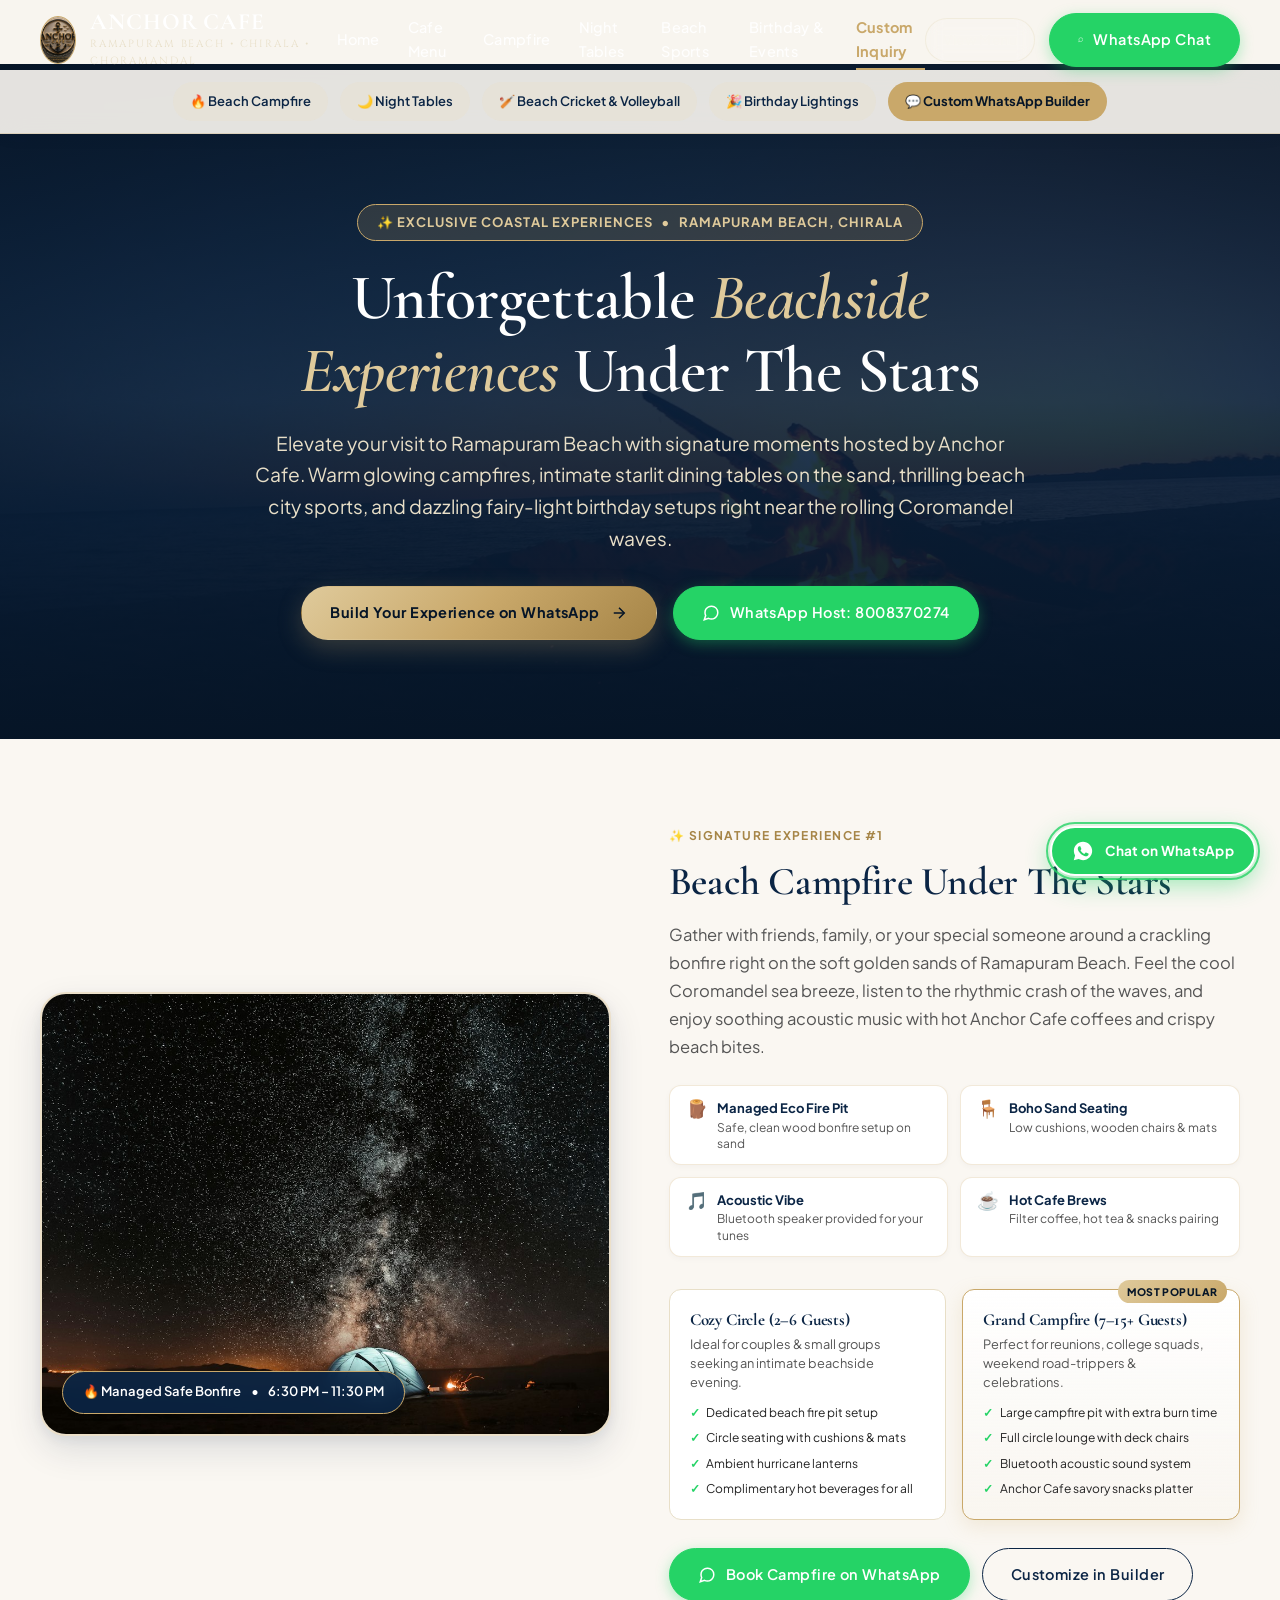
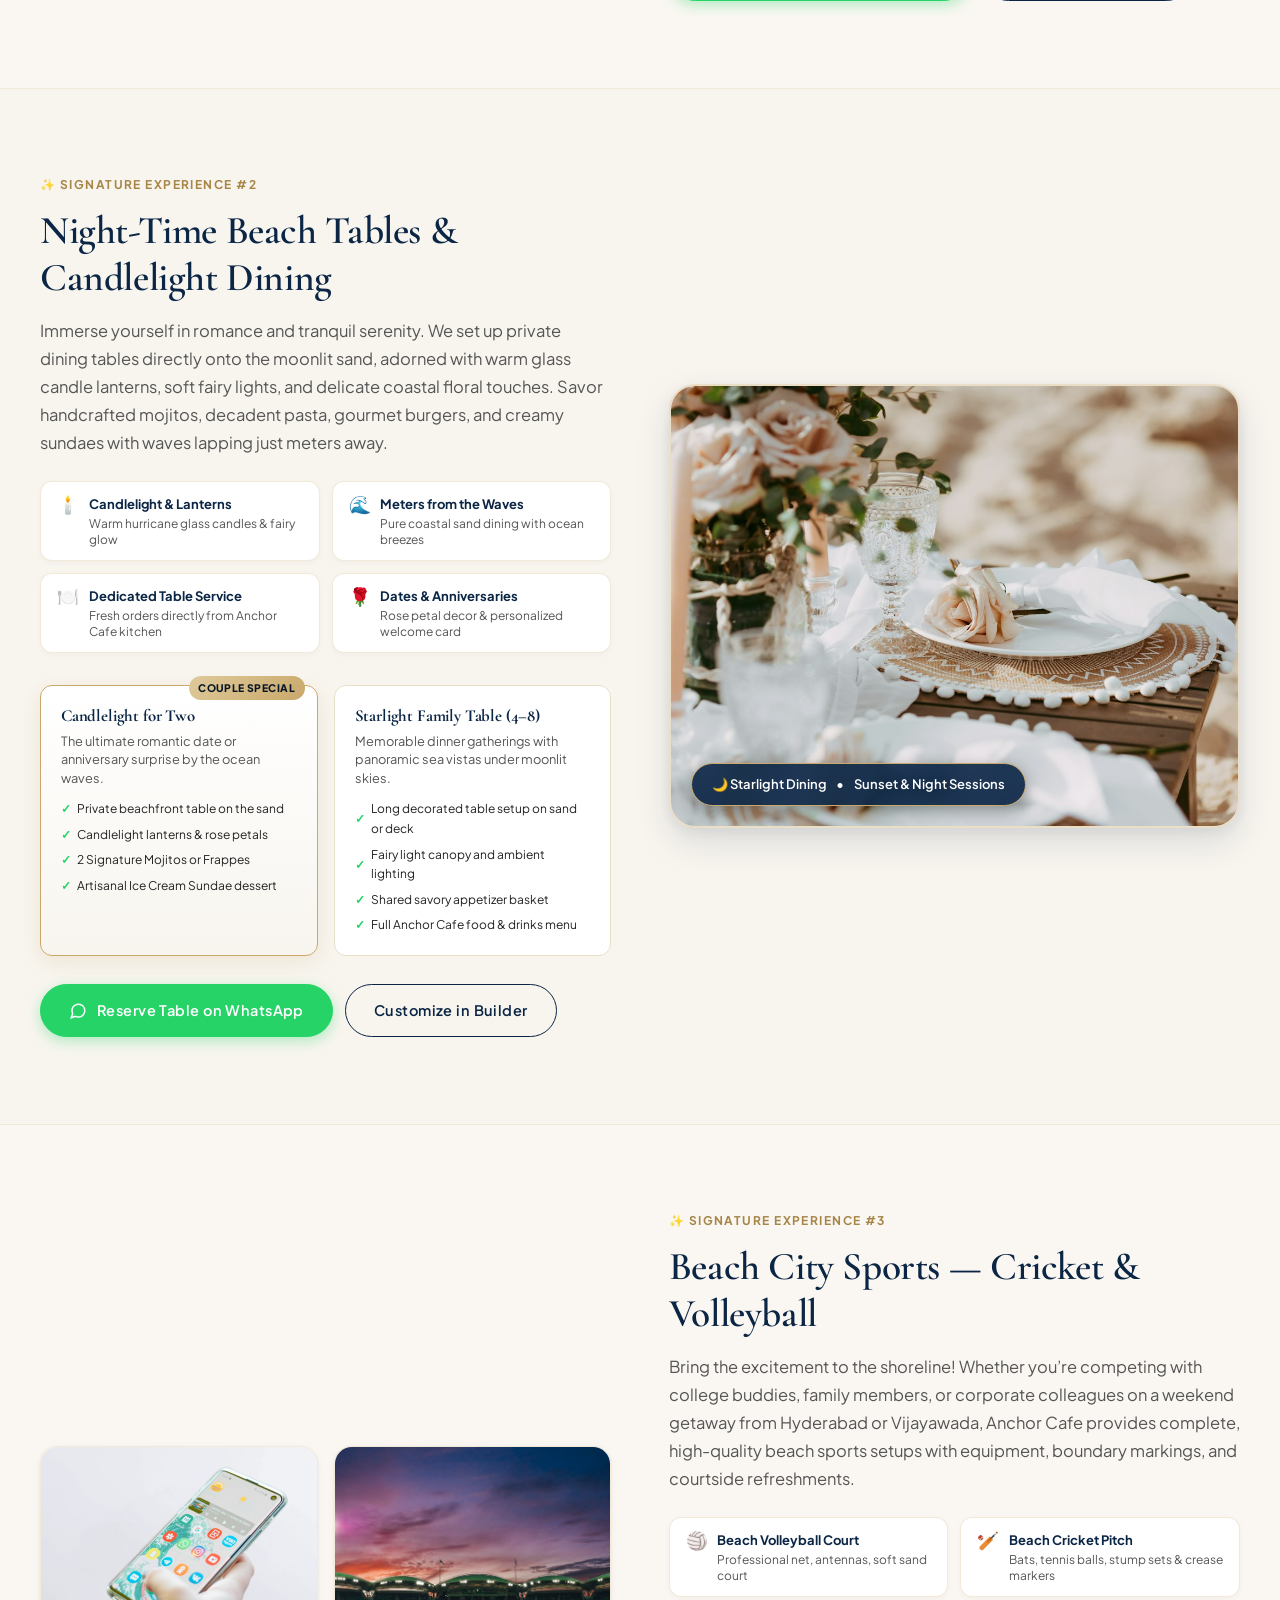
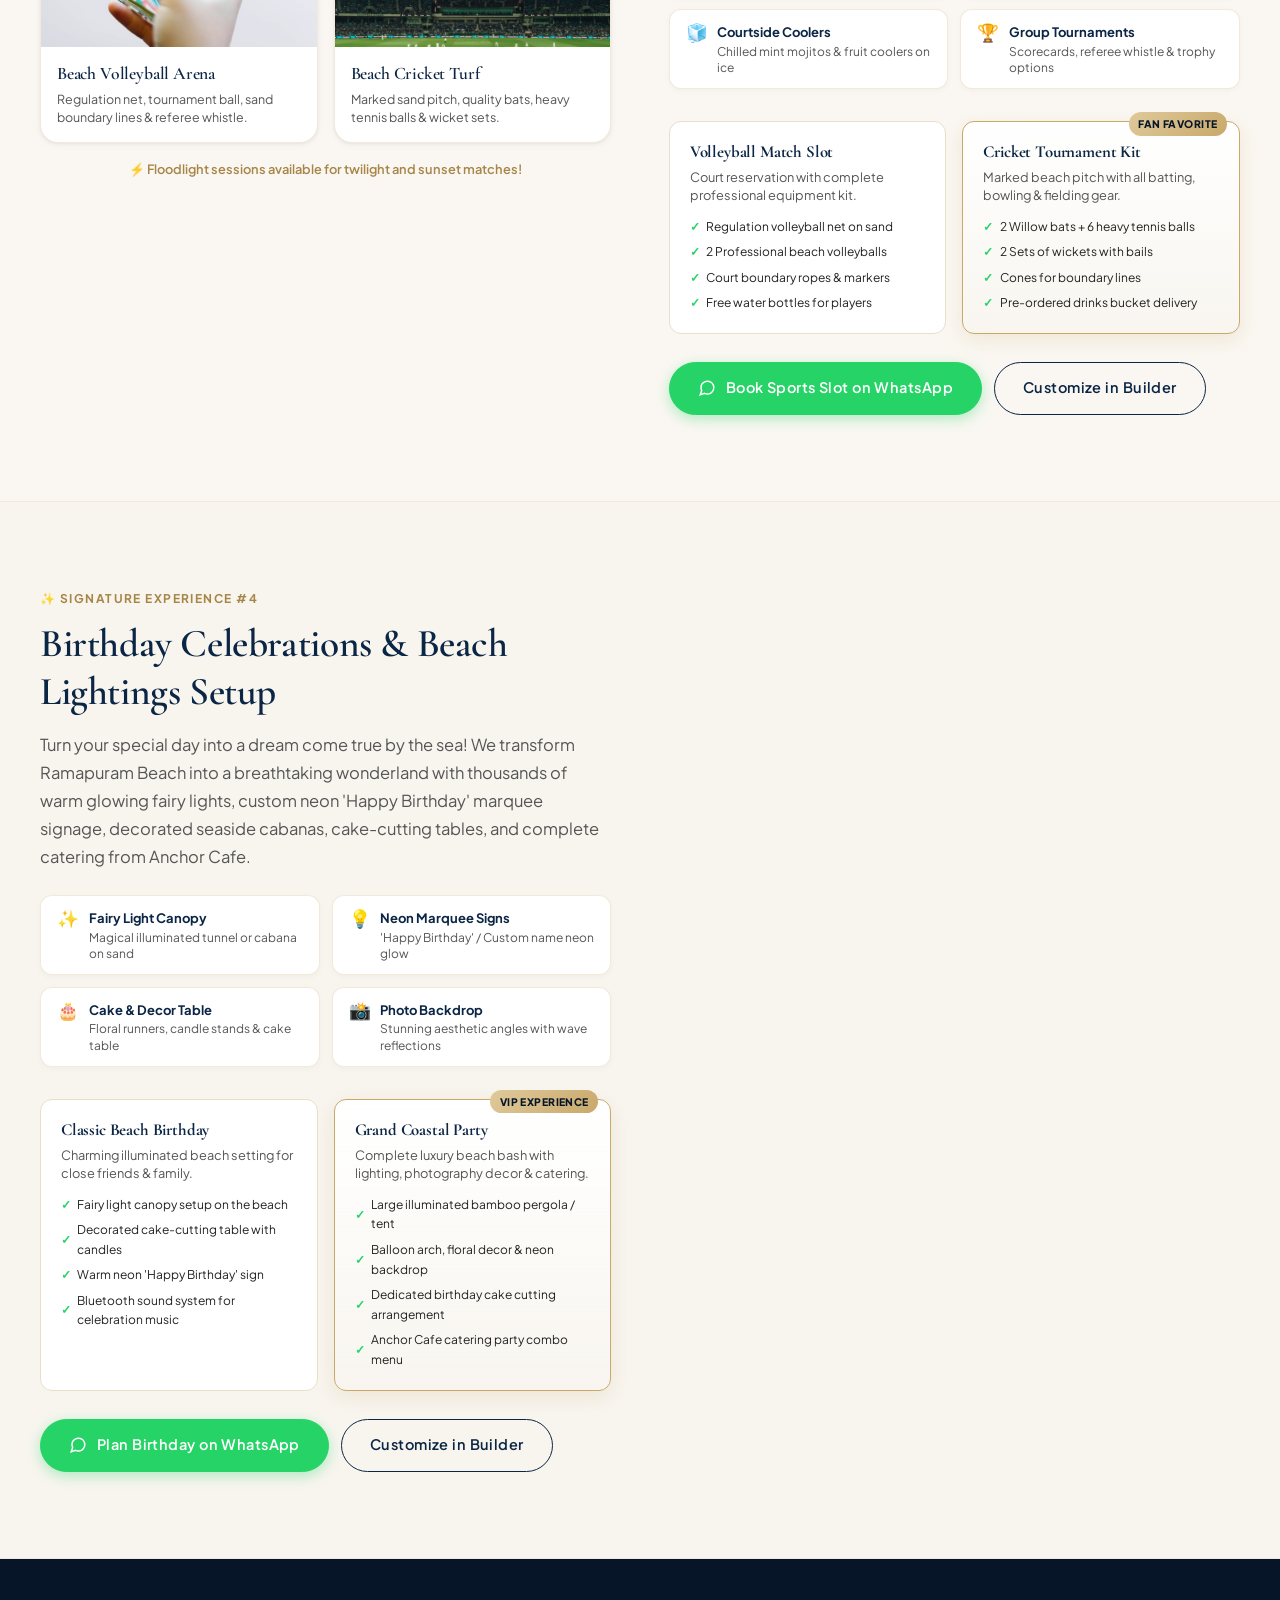
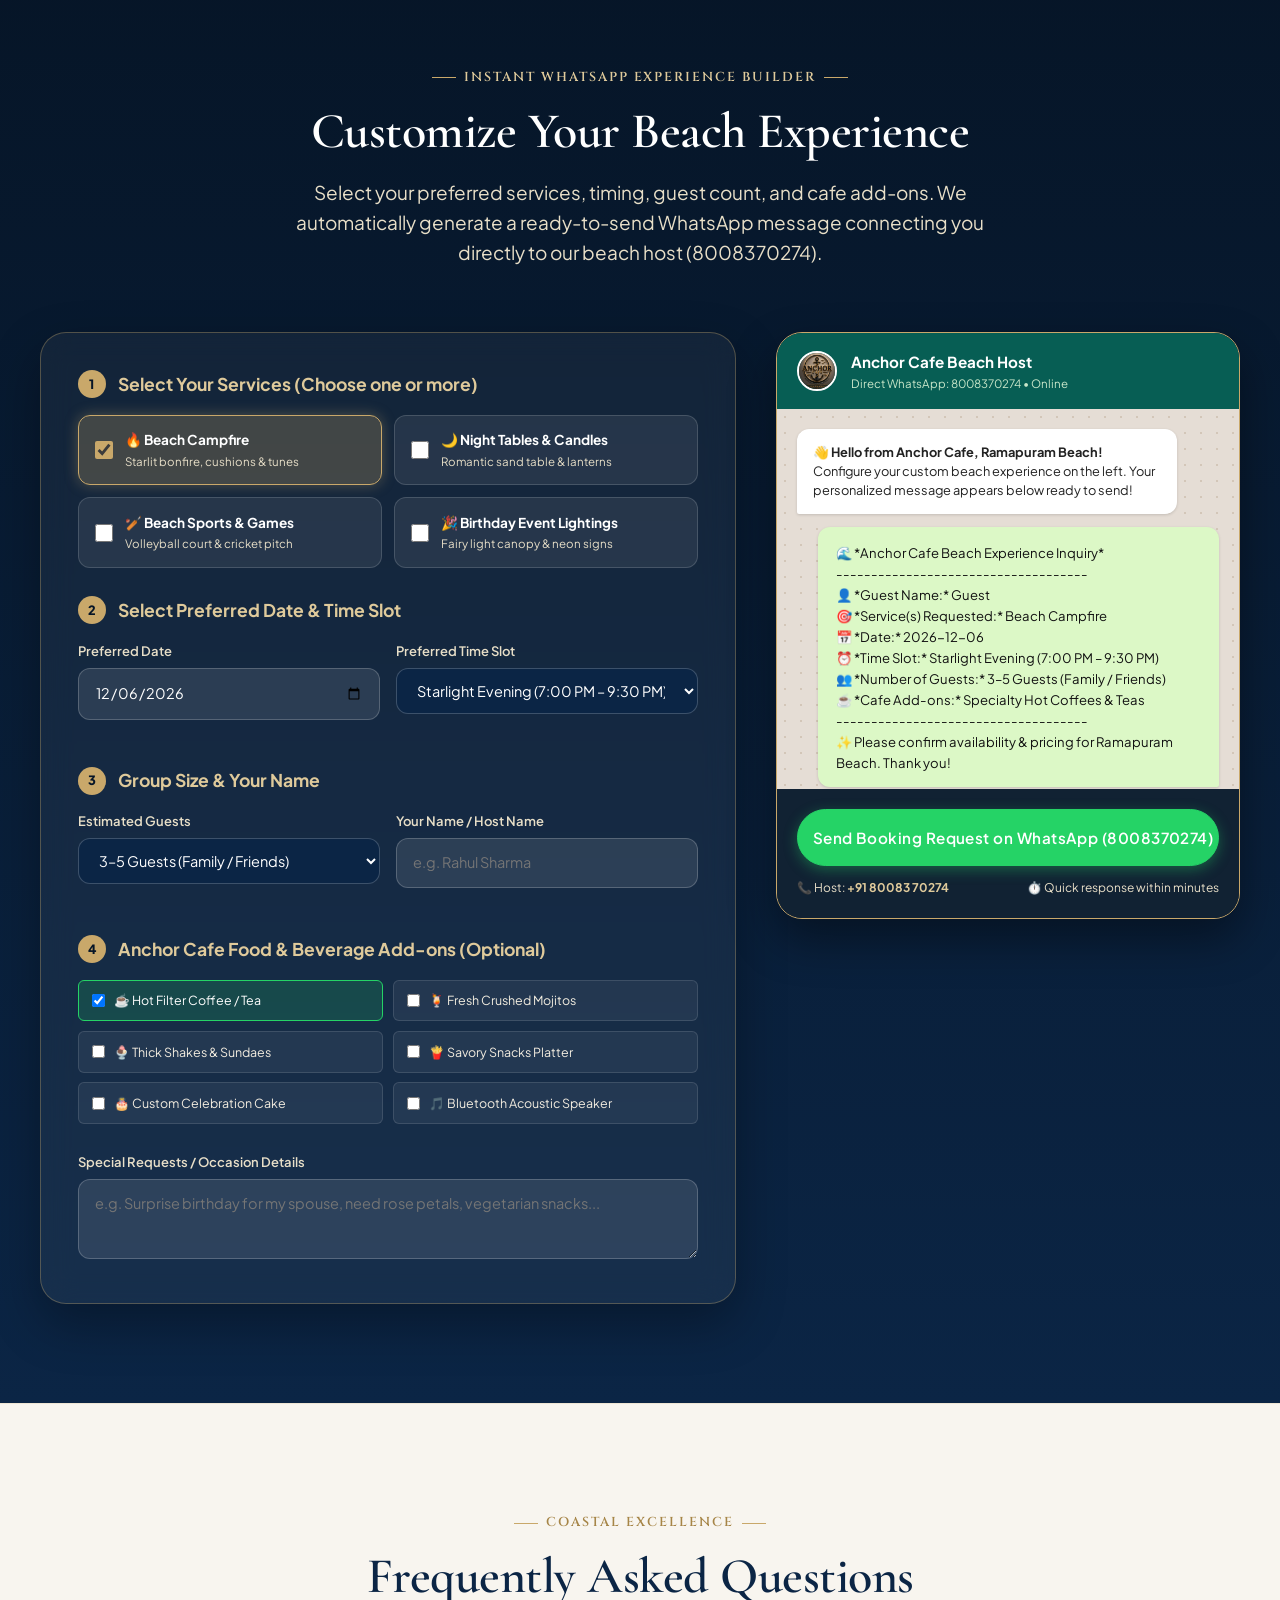
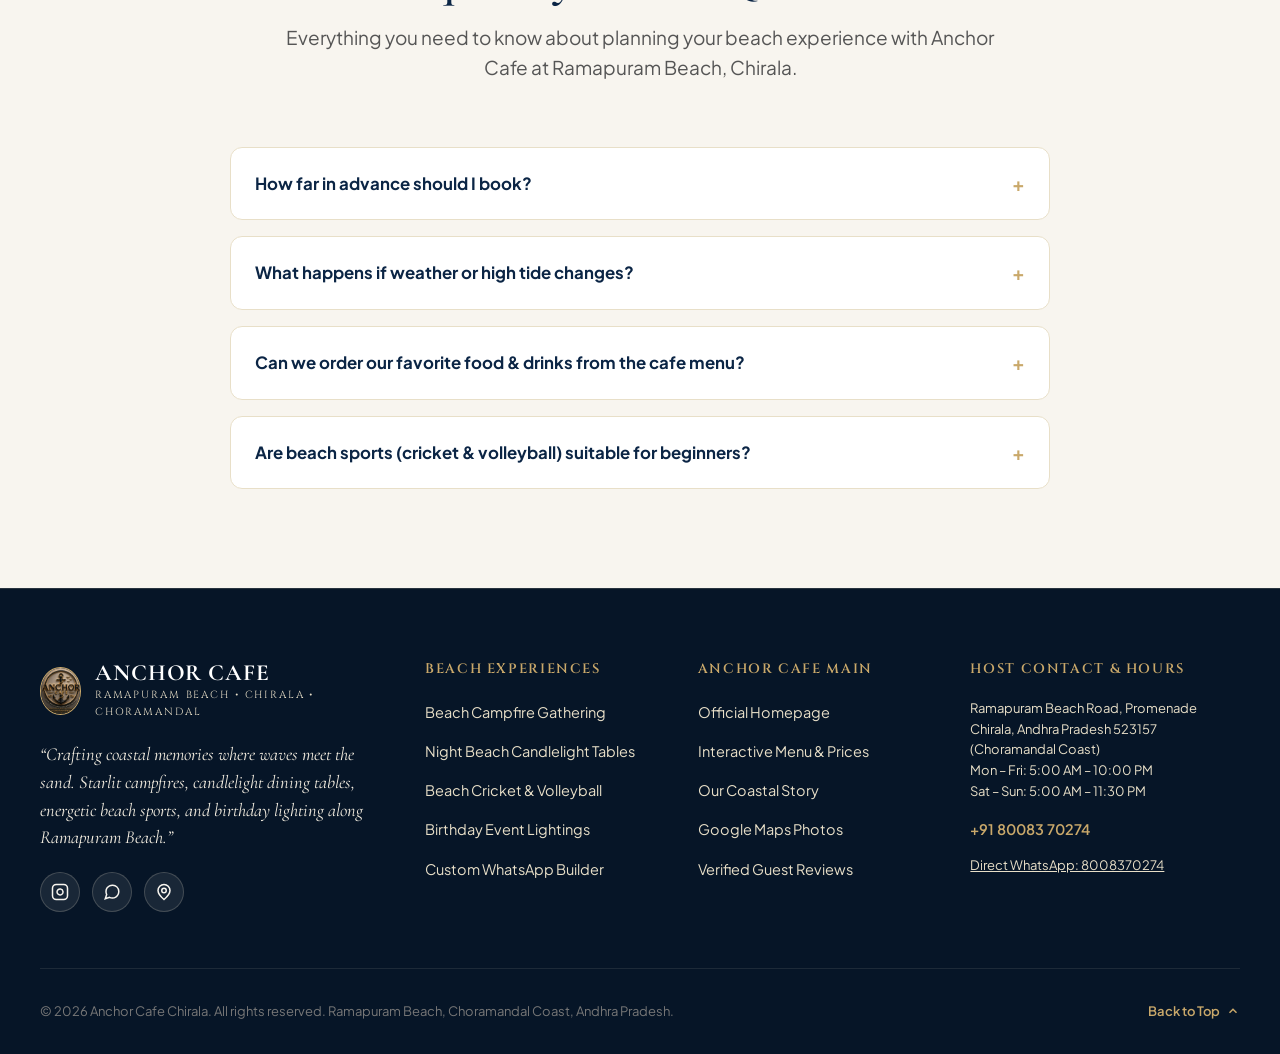
==== experiences.html @ 7df6ca7c "feat: add beach experiences page, services showcase, and WhatsApp booking builder" ====
<!DOCTYPE html>
<html lang="en">
<head>
  <meta charset="UTF-8">
  <meta http-equiv="refresh" content="0; url=services.html">
  <title>Redirecting to Anchor Cafe Beach Experiences...</title>
  <link rel="canonical" href="https://anchorcafechirala.in/services.html">
  <script>window.location.replace("services.html");</script>
</head>
<body>
  <p>Redirecting to <a href="services.html">Anchor Cafe Beach Experiences &amp; Services</a>...</p>
</body>
</html>
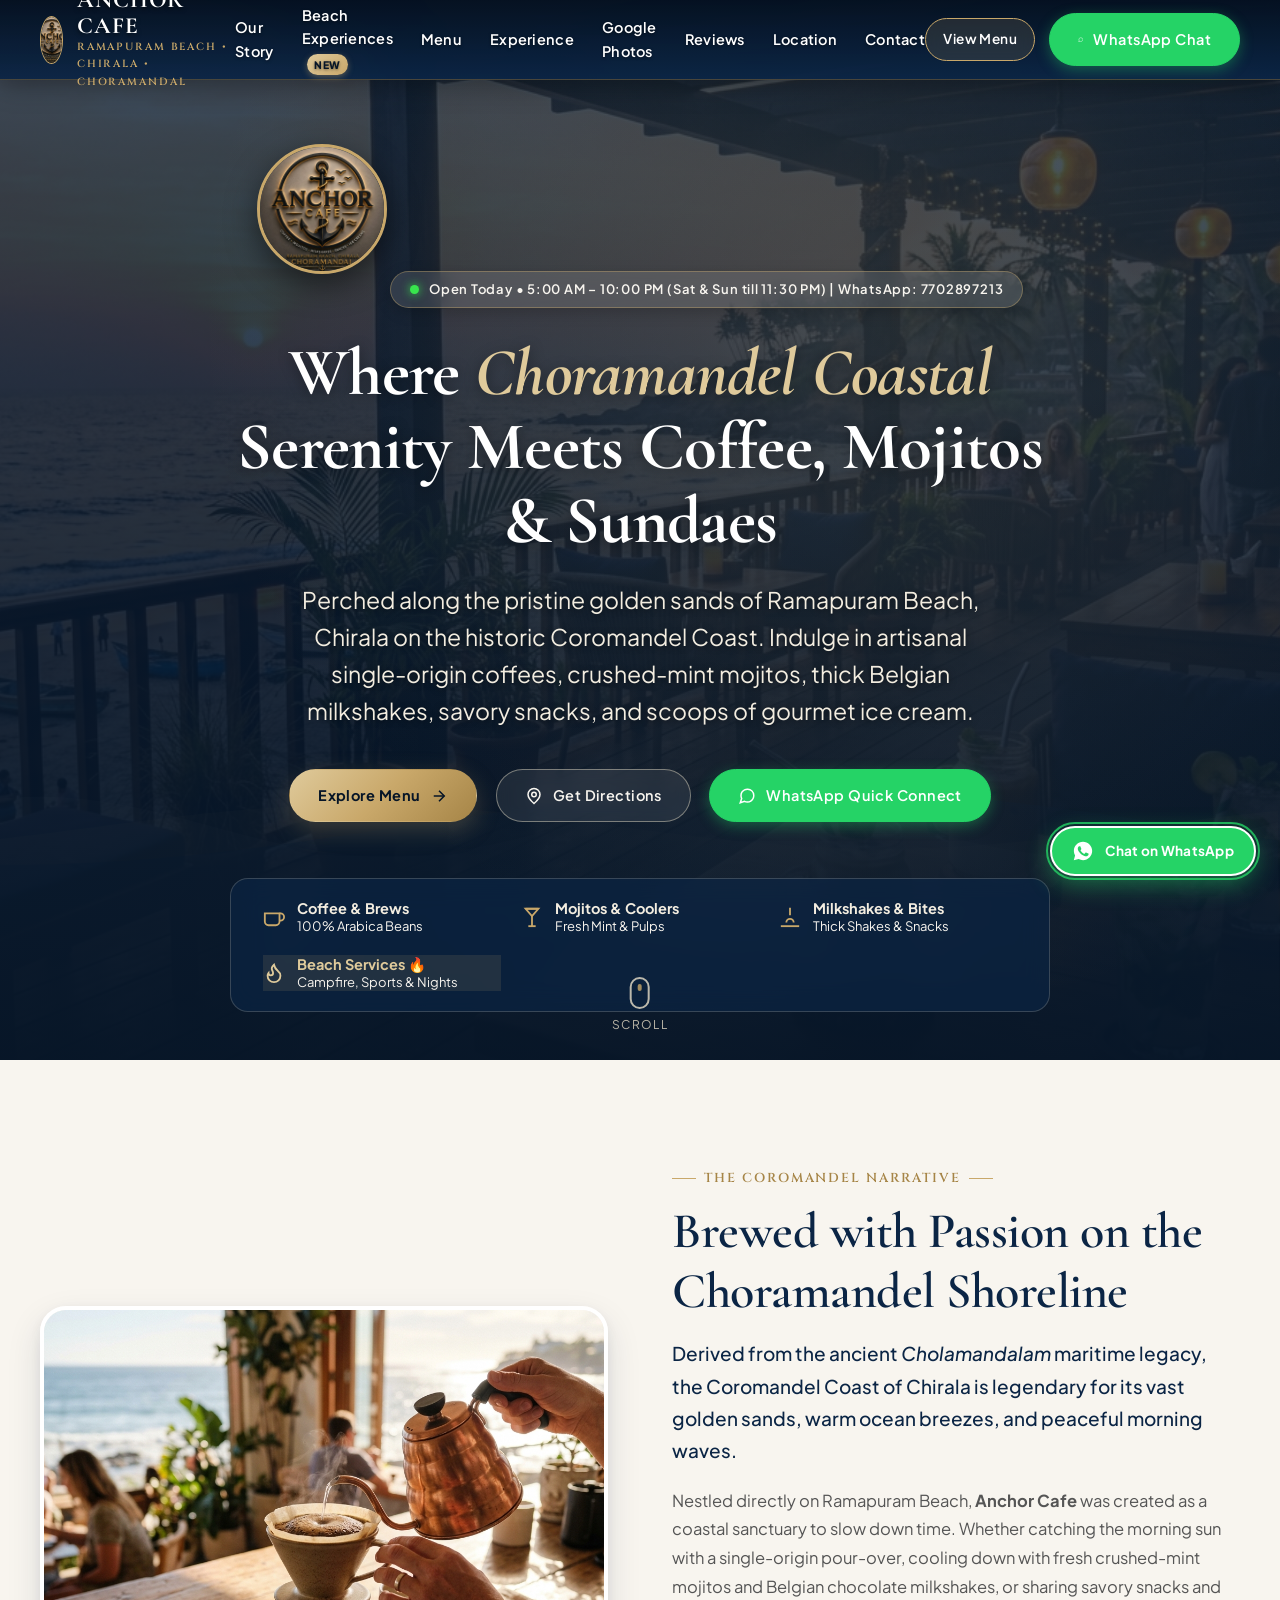
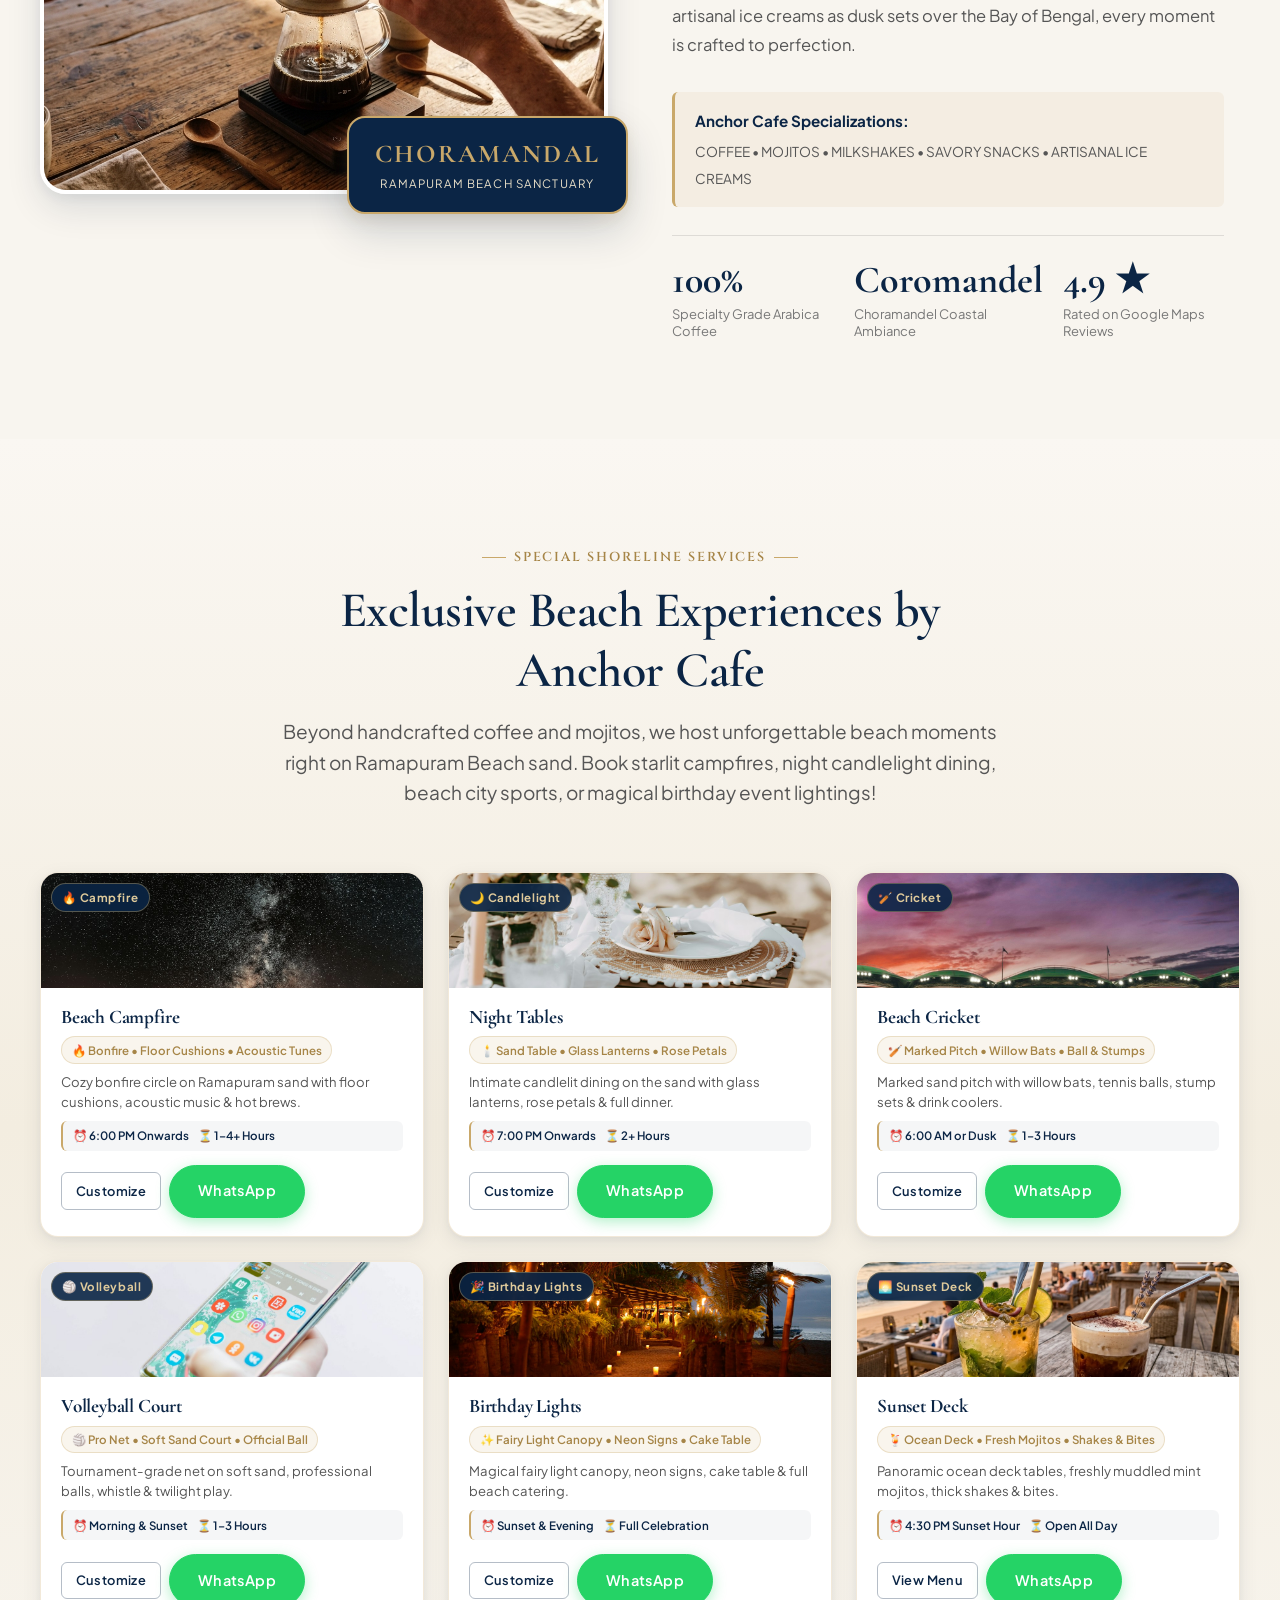
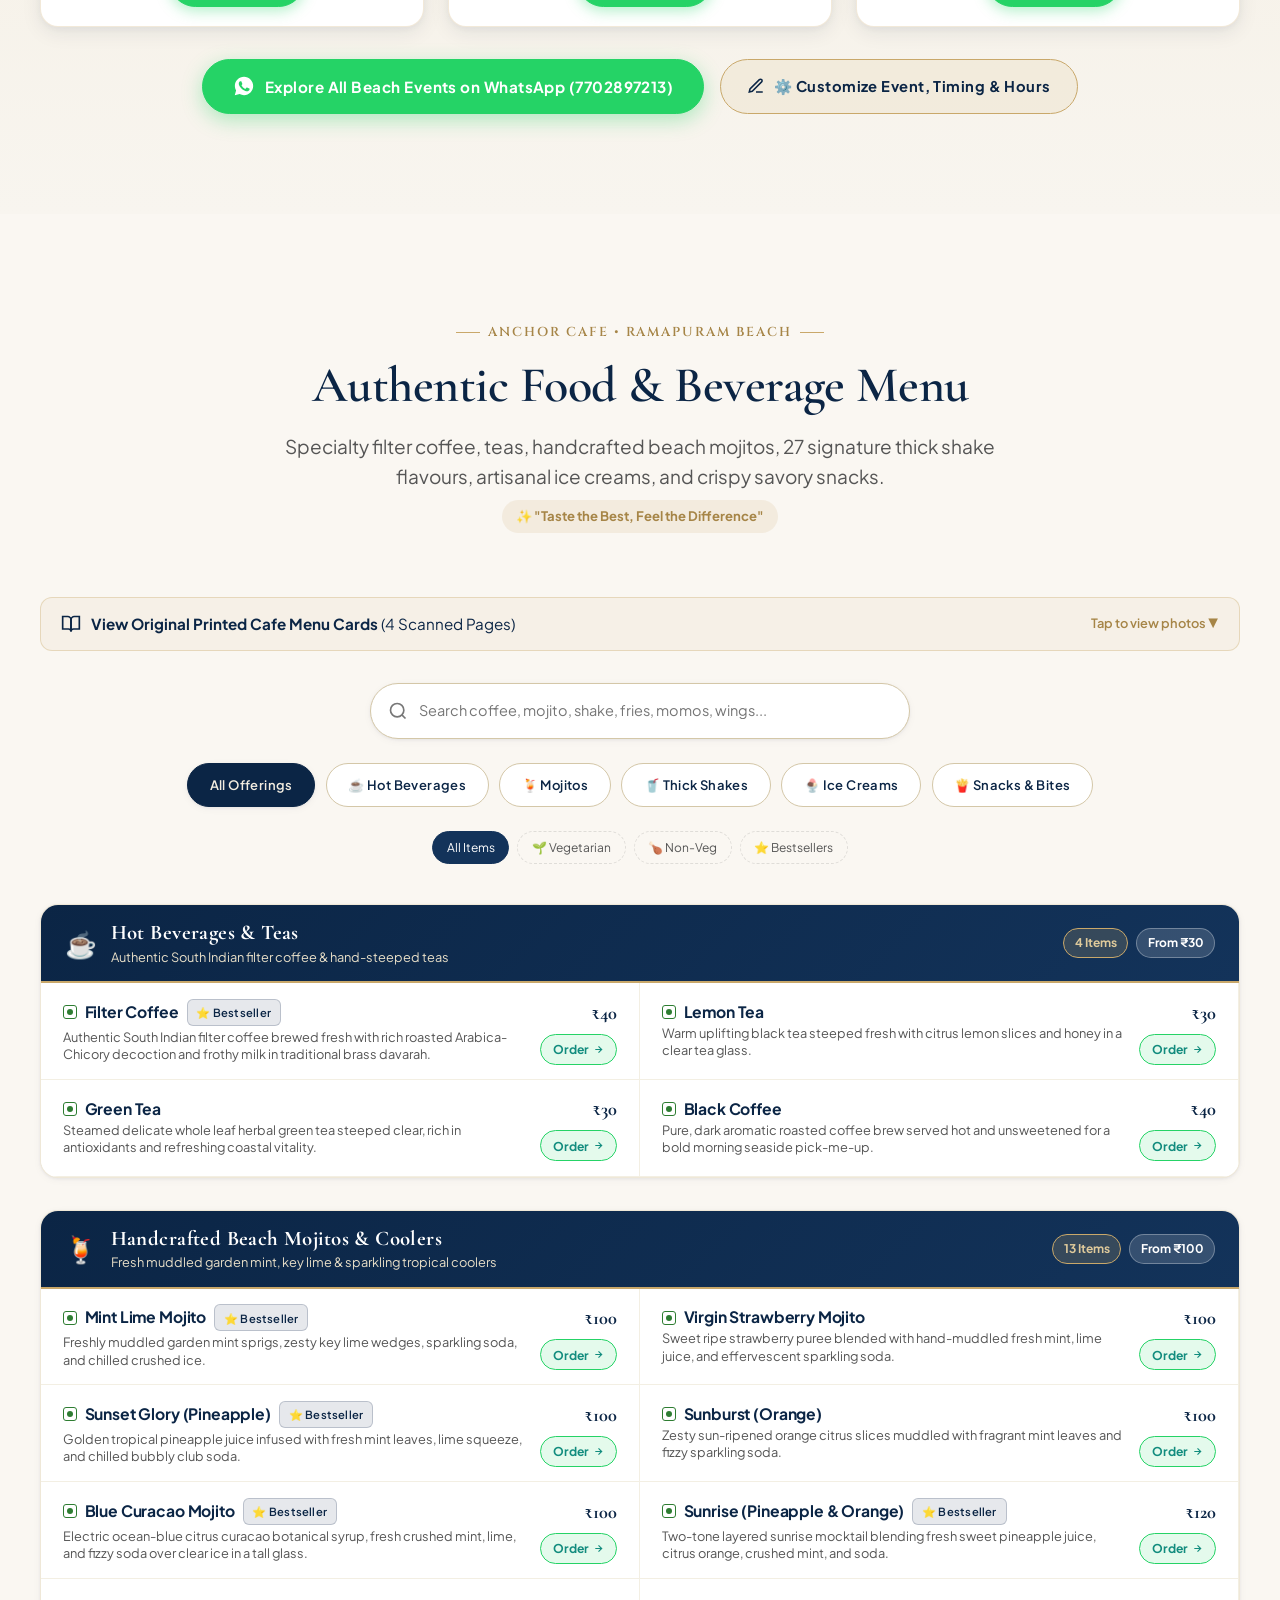
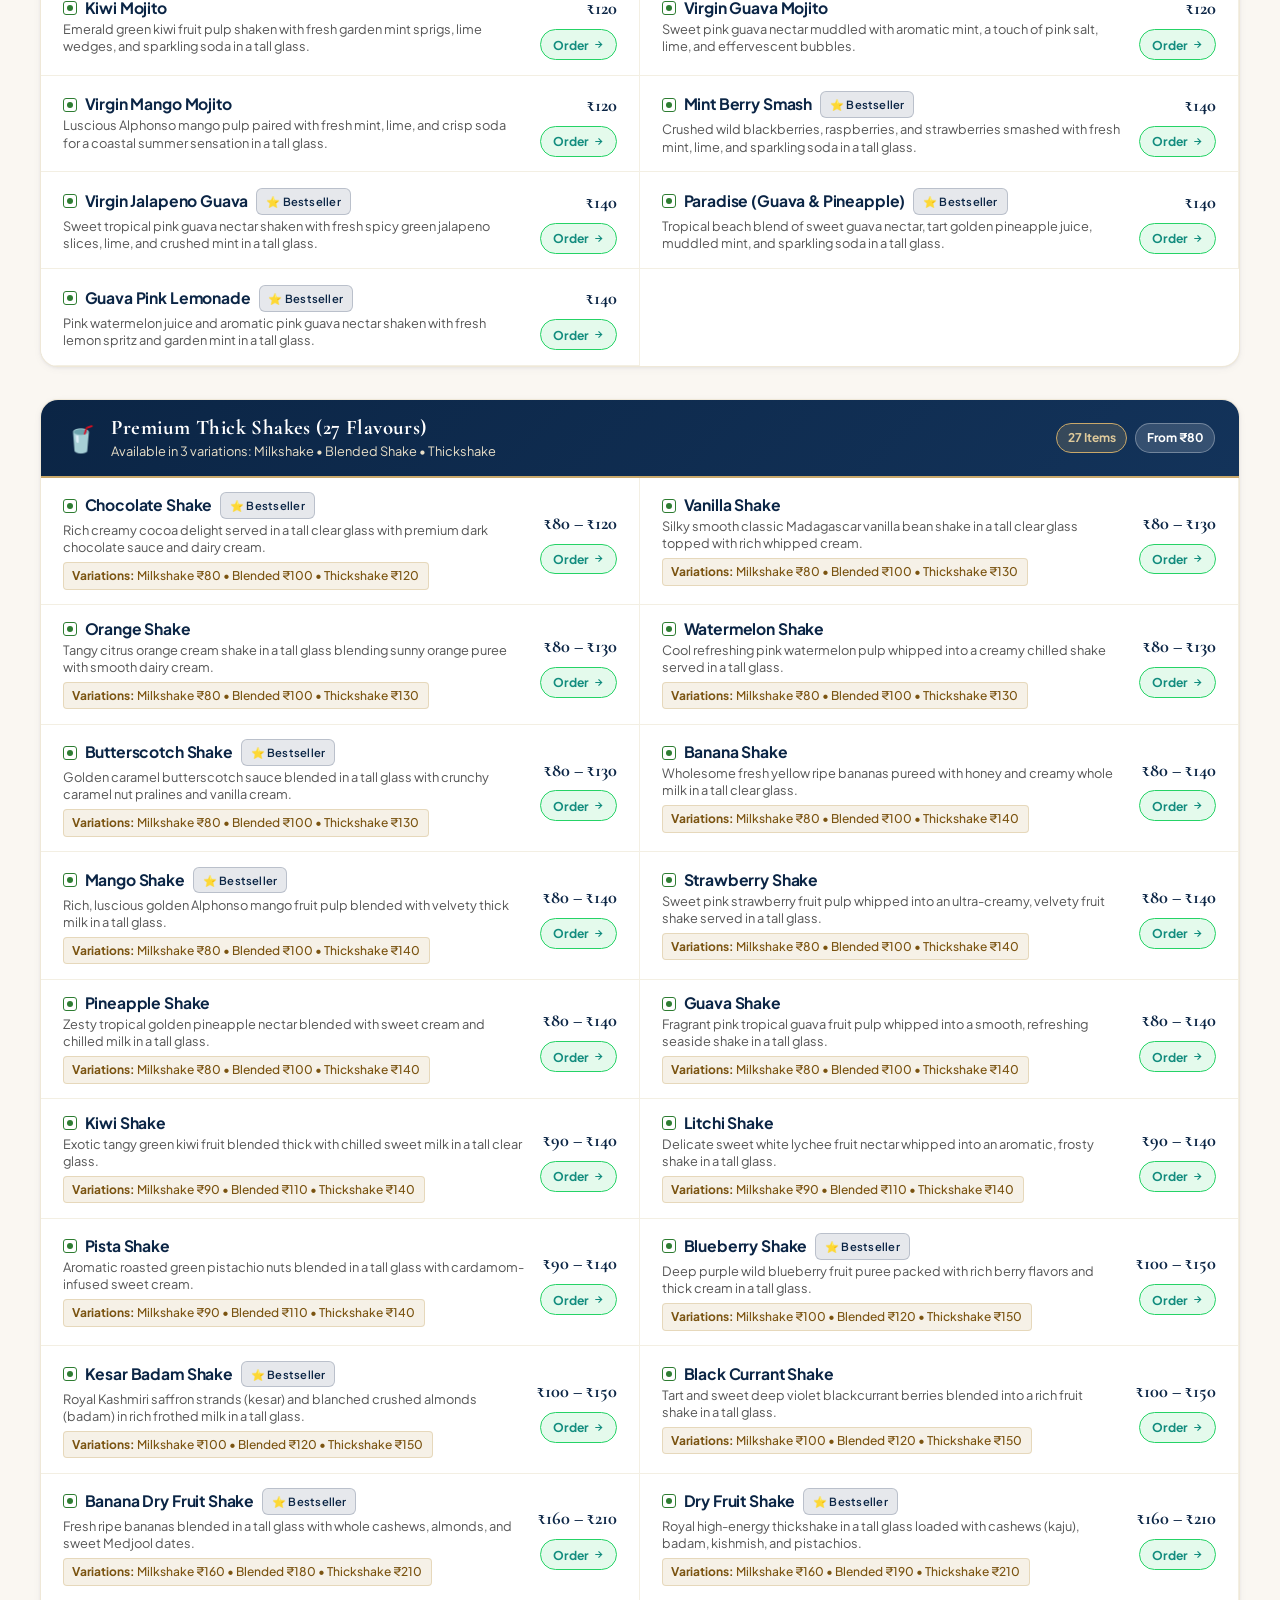
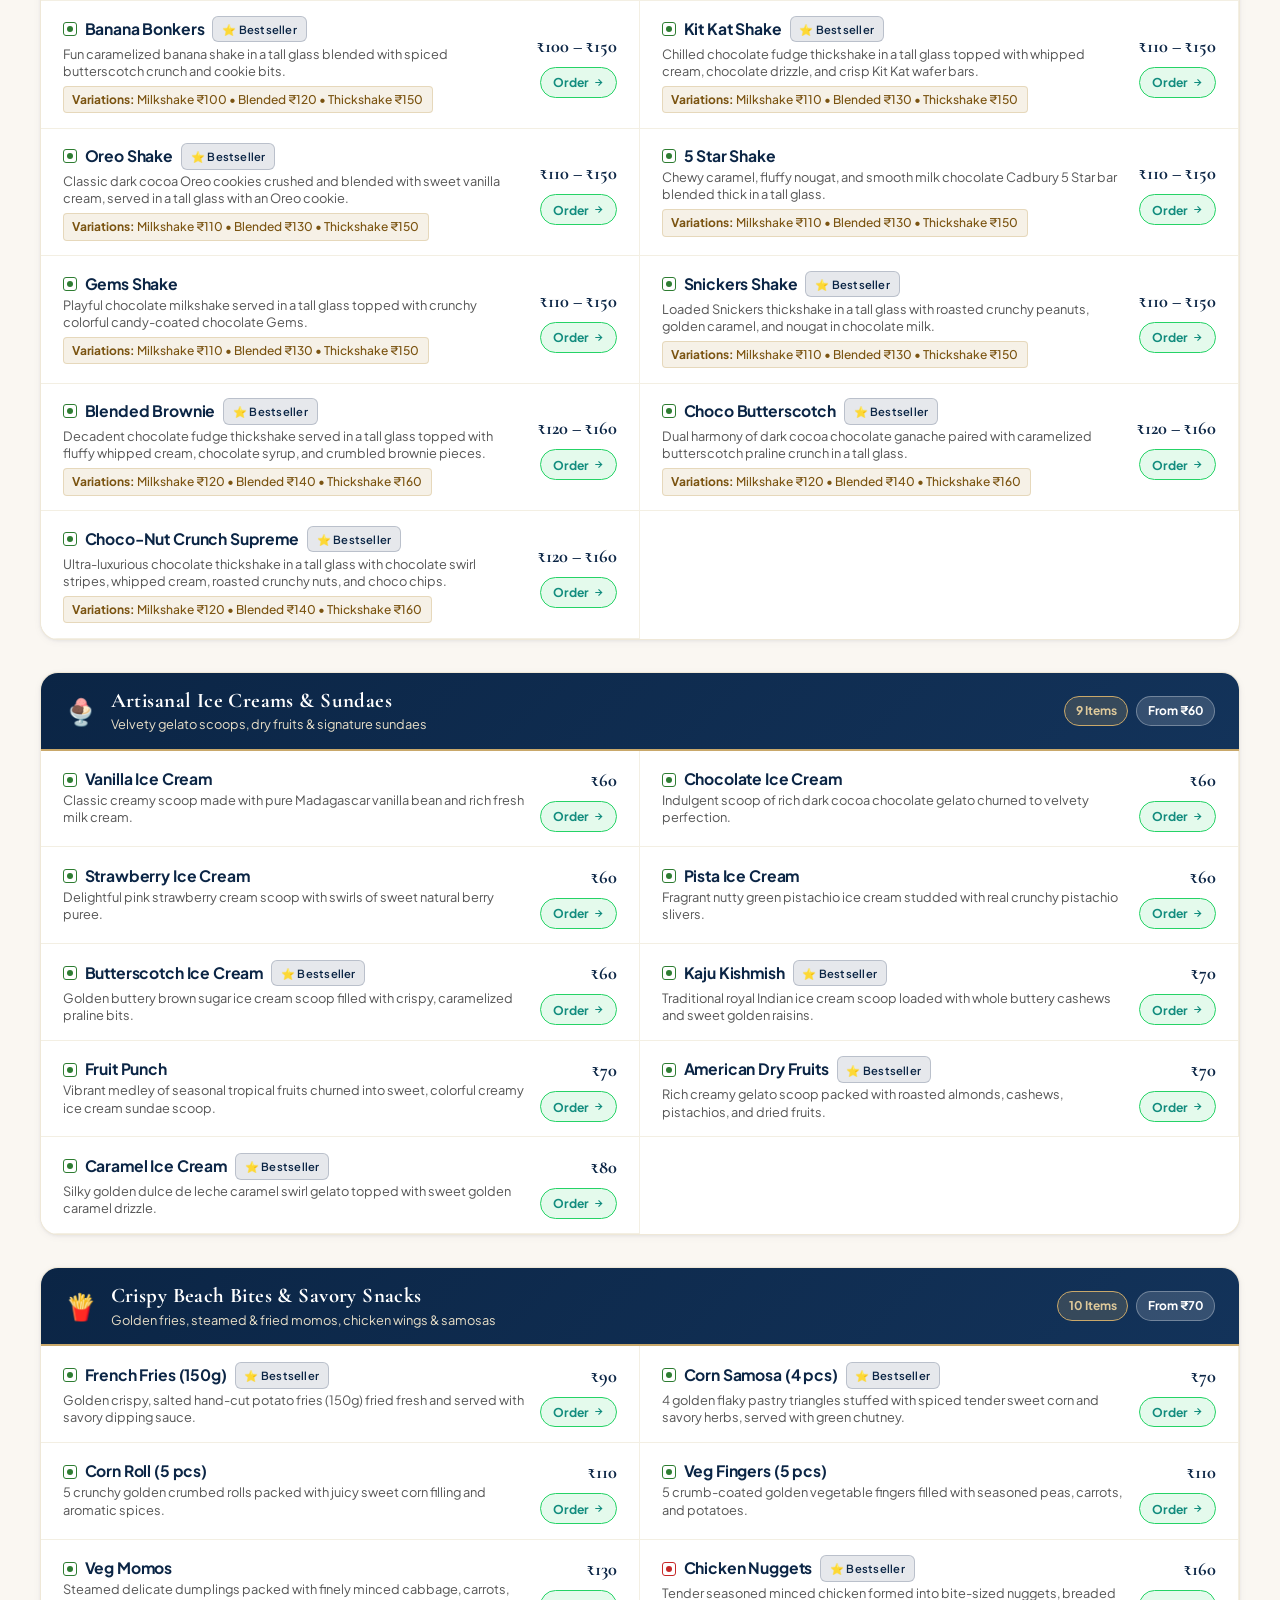
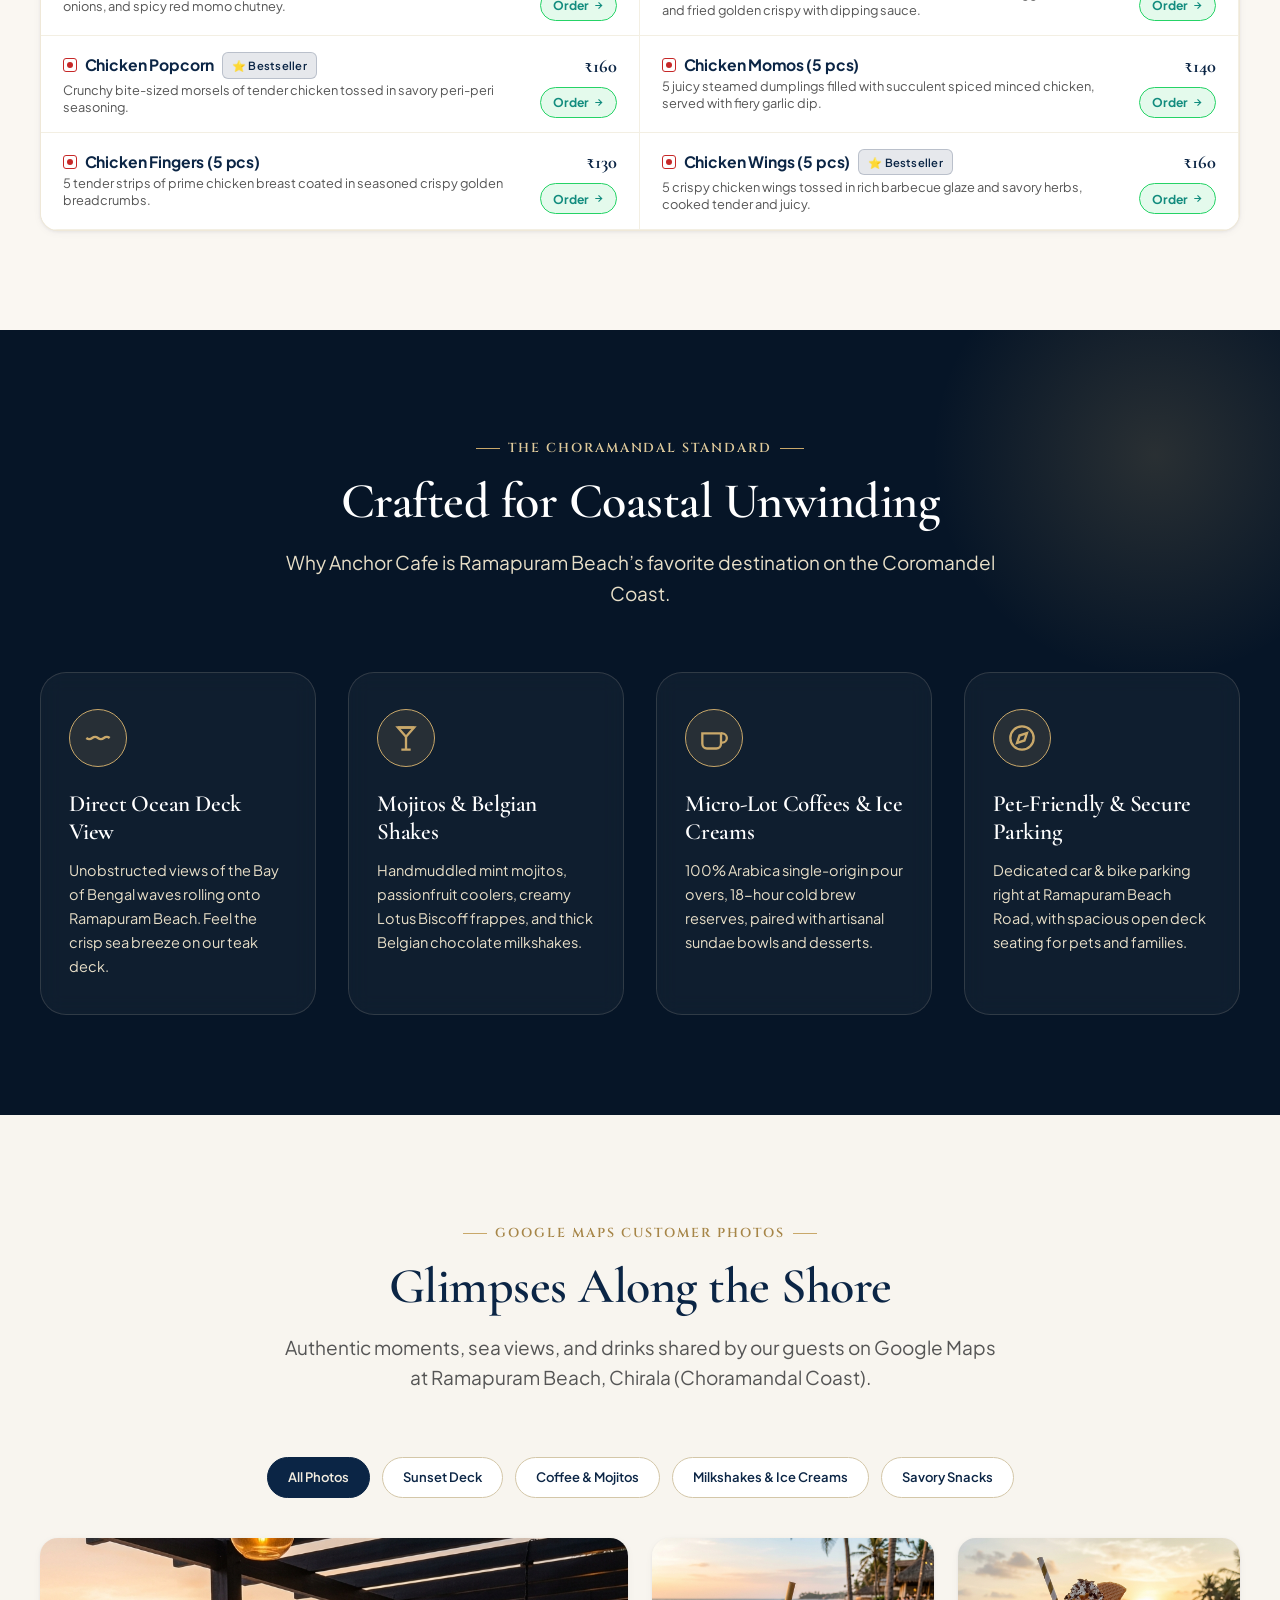
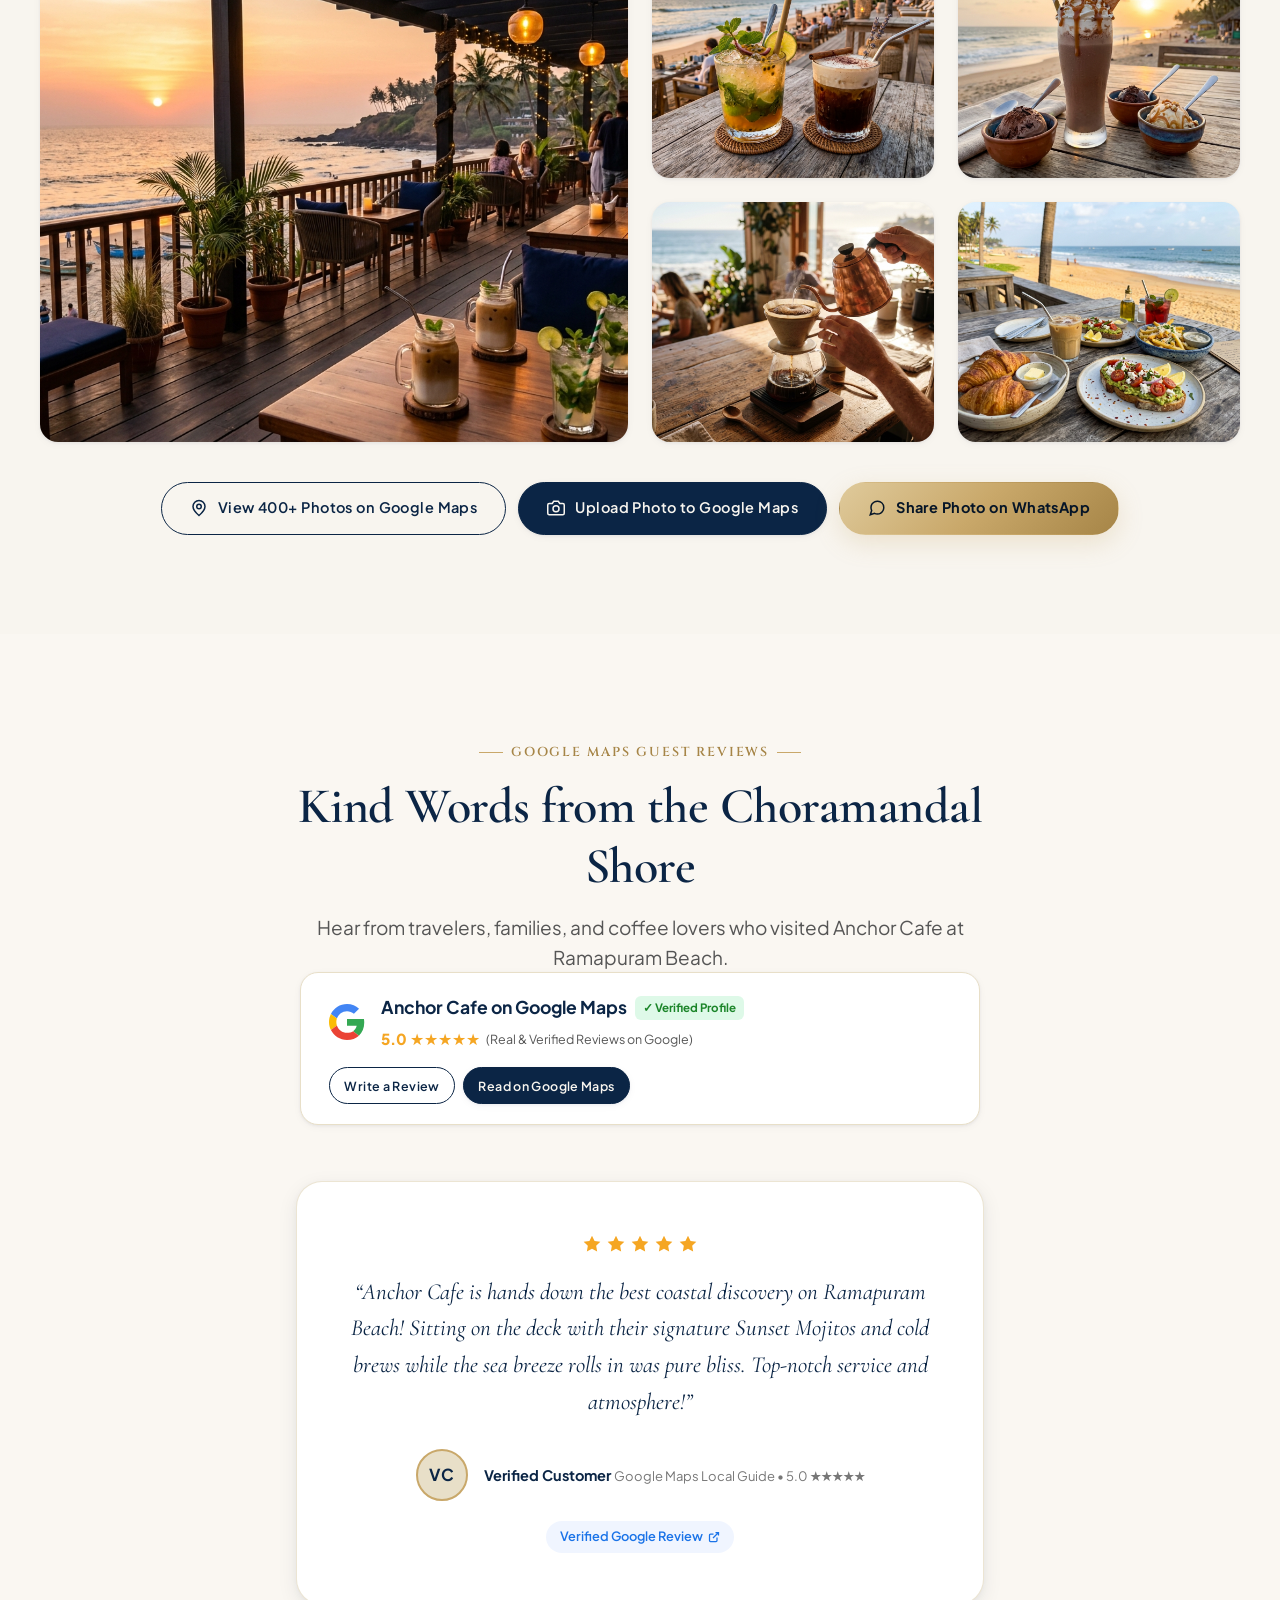
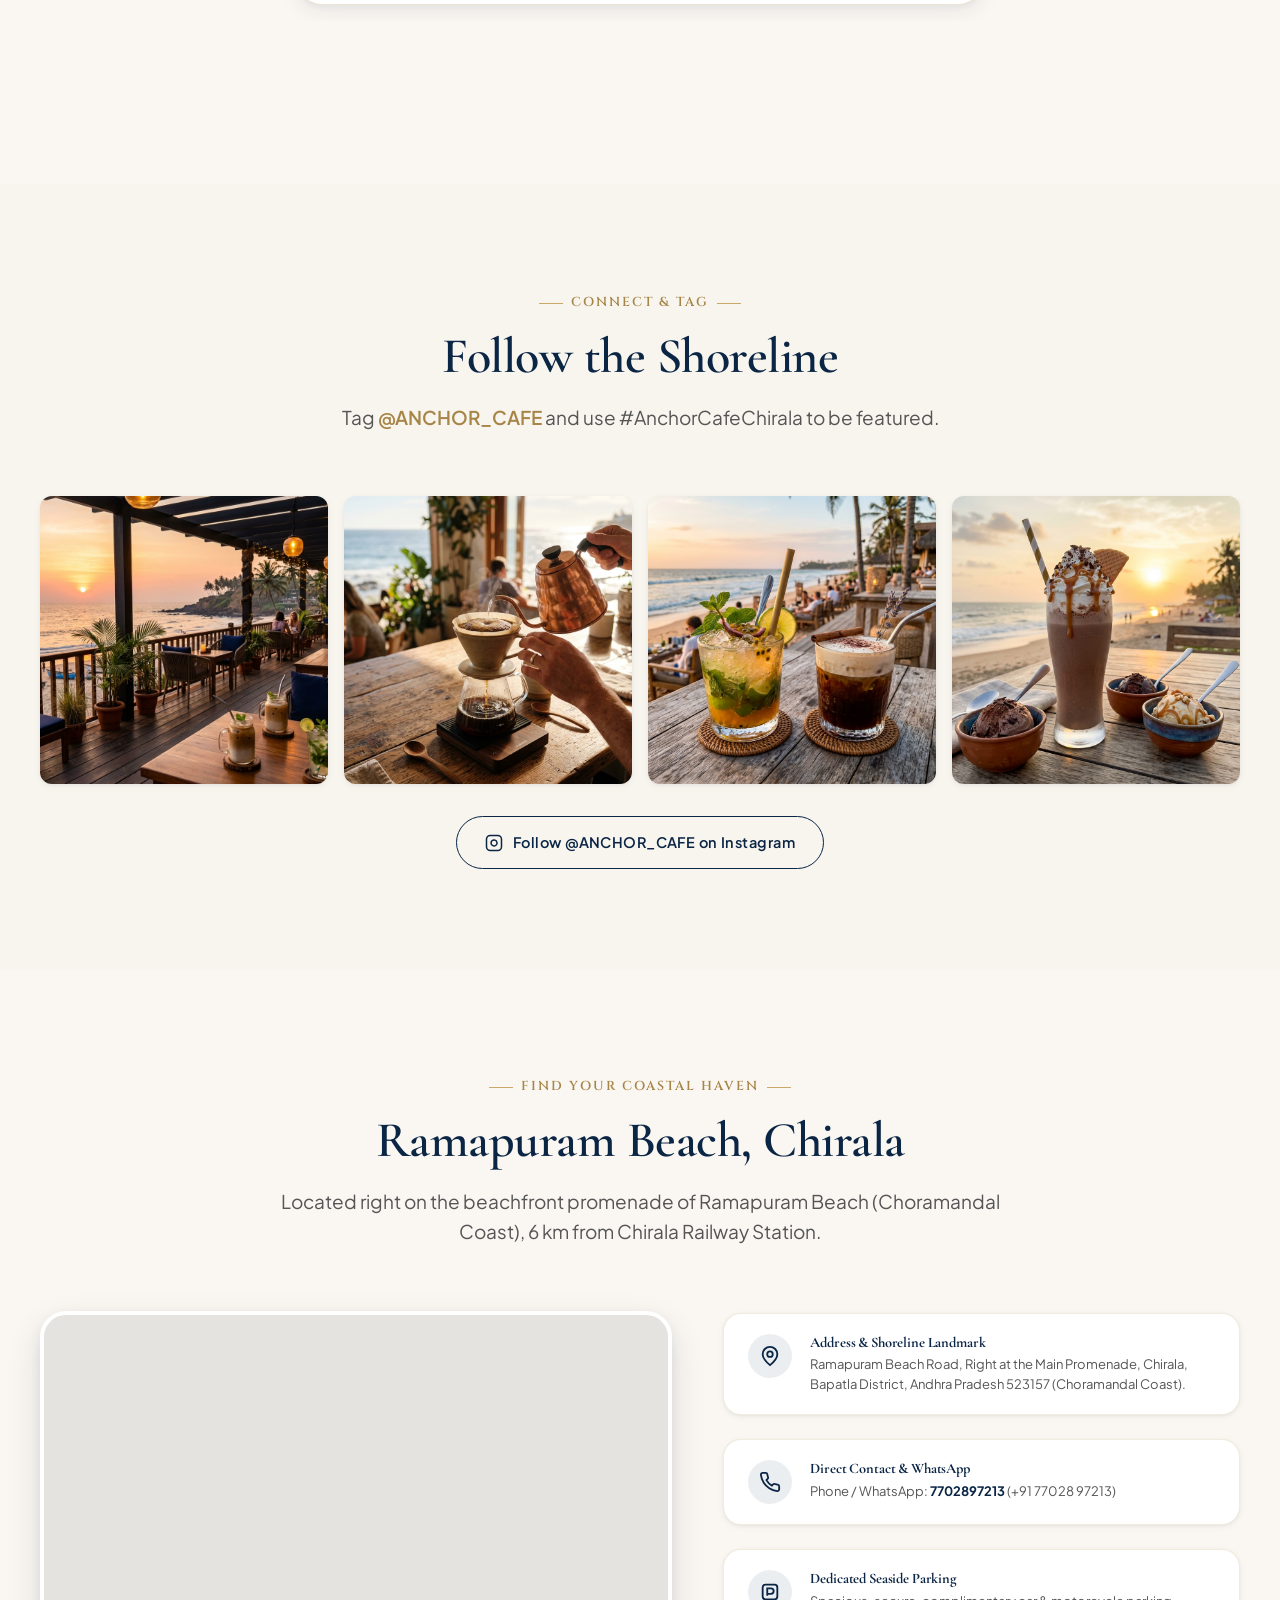
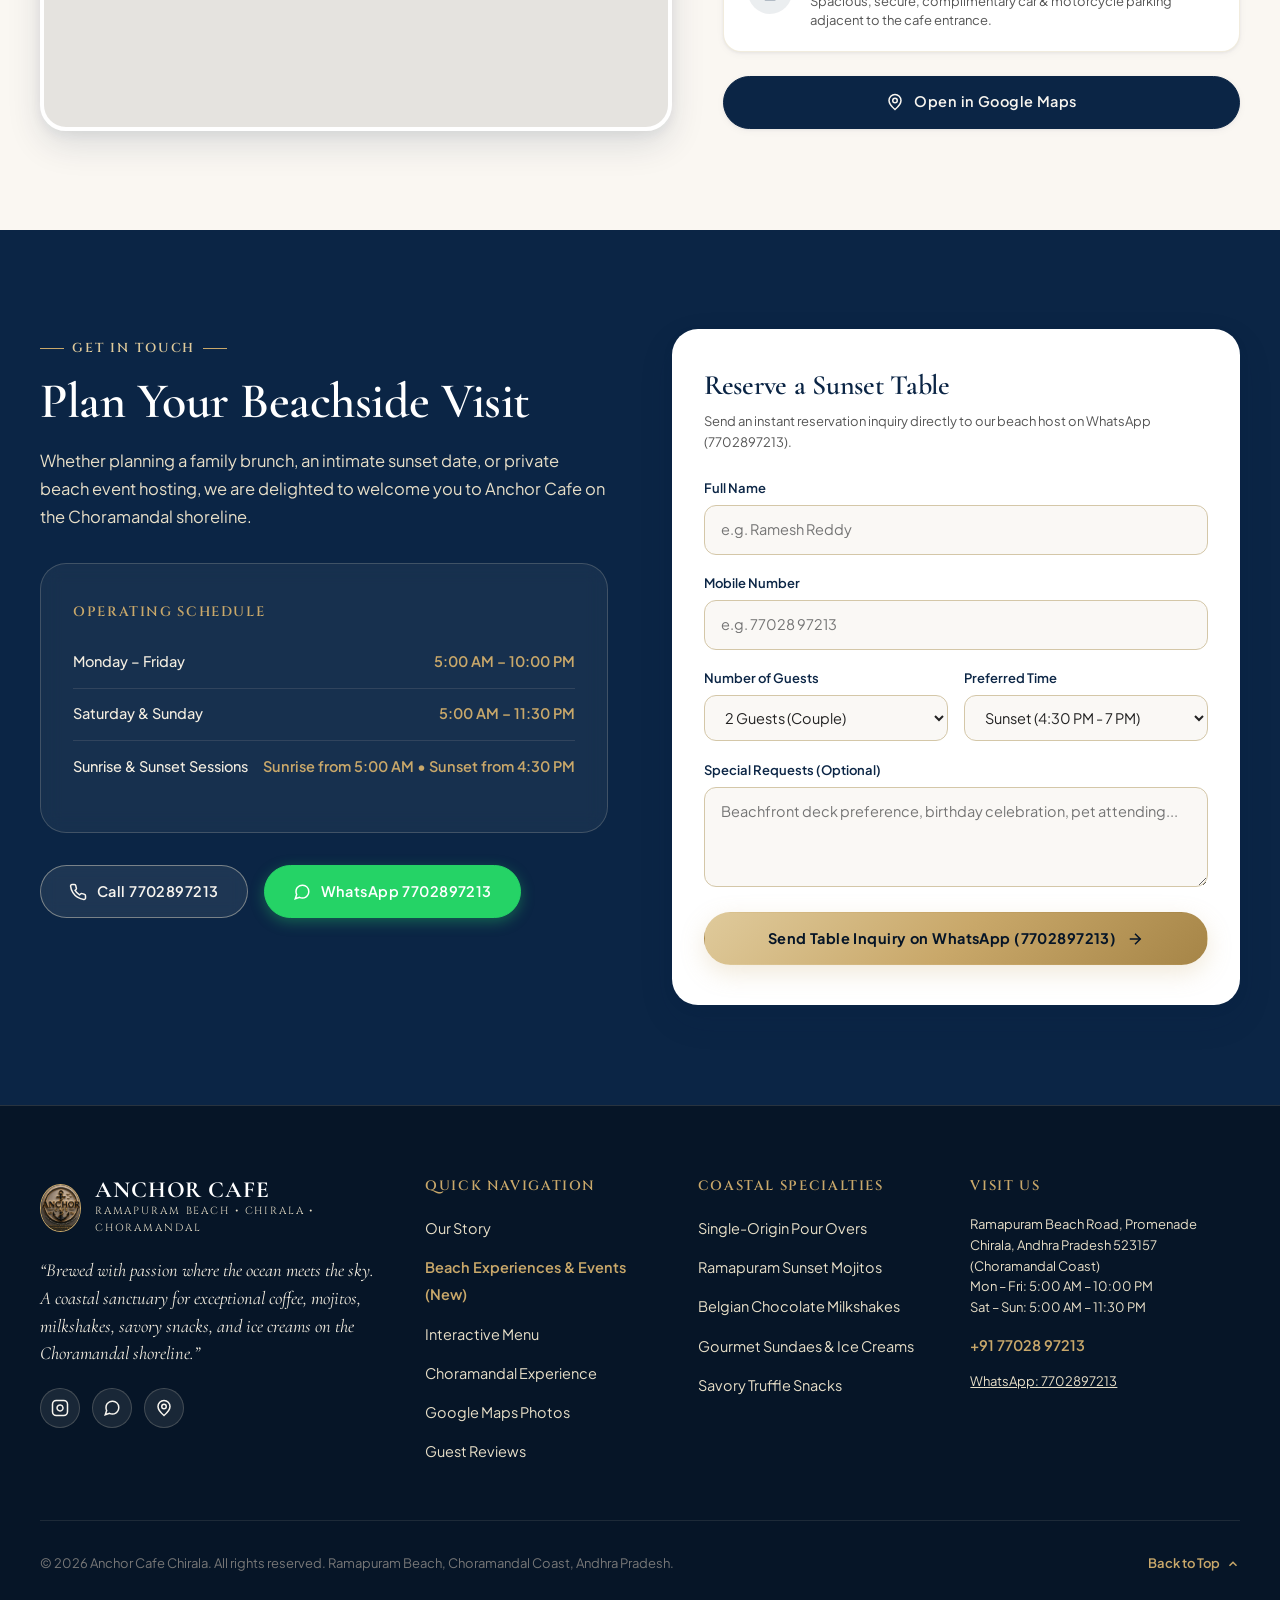
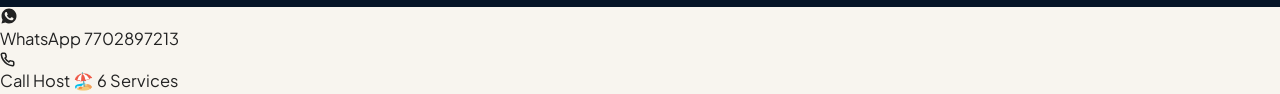
==== commit 1c97096d: "feat: compact beach service cards with mobile single-frame layout, WhatsApp events CTA, and embedded" ====
--- a/experiences.html
+++ b/experiences.html
@@ -2,12 +2,12 @@
 <html lang="en">
 <head>
   <meta charset="UTF-8">
-  <meta http-equiv="refresh" content="0; url=services.html">
+  <meta http-equiv="refresh" content="0; url=index.html#beach-services">
   <title>Redirecting to Anchor Cafe Beach Experiences...</title>
-  <link rel="canonical" href="https://anchorcafechirala.in/services.html">
-  <script>window.location.replace("services.html");</script>
+  <link rel="canonical" href="https://anchorcafechirala.in/#beach-services">
+  <script>window.location.replace("index.html#beach-services");</script>
 </head>
 <body>
-  <p>Redirecting to <a href="services.html">Anchor Cafe Beach Experiences &amp; Services</a>...</p>
+  <p>Redirecting to <a href="index.html#beach-services">Anchor Cafe Beach Experiences &amp; Services</a>...</p>
 </body>
 </html>
